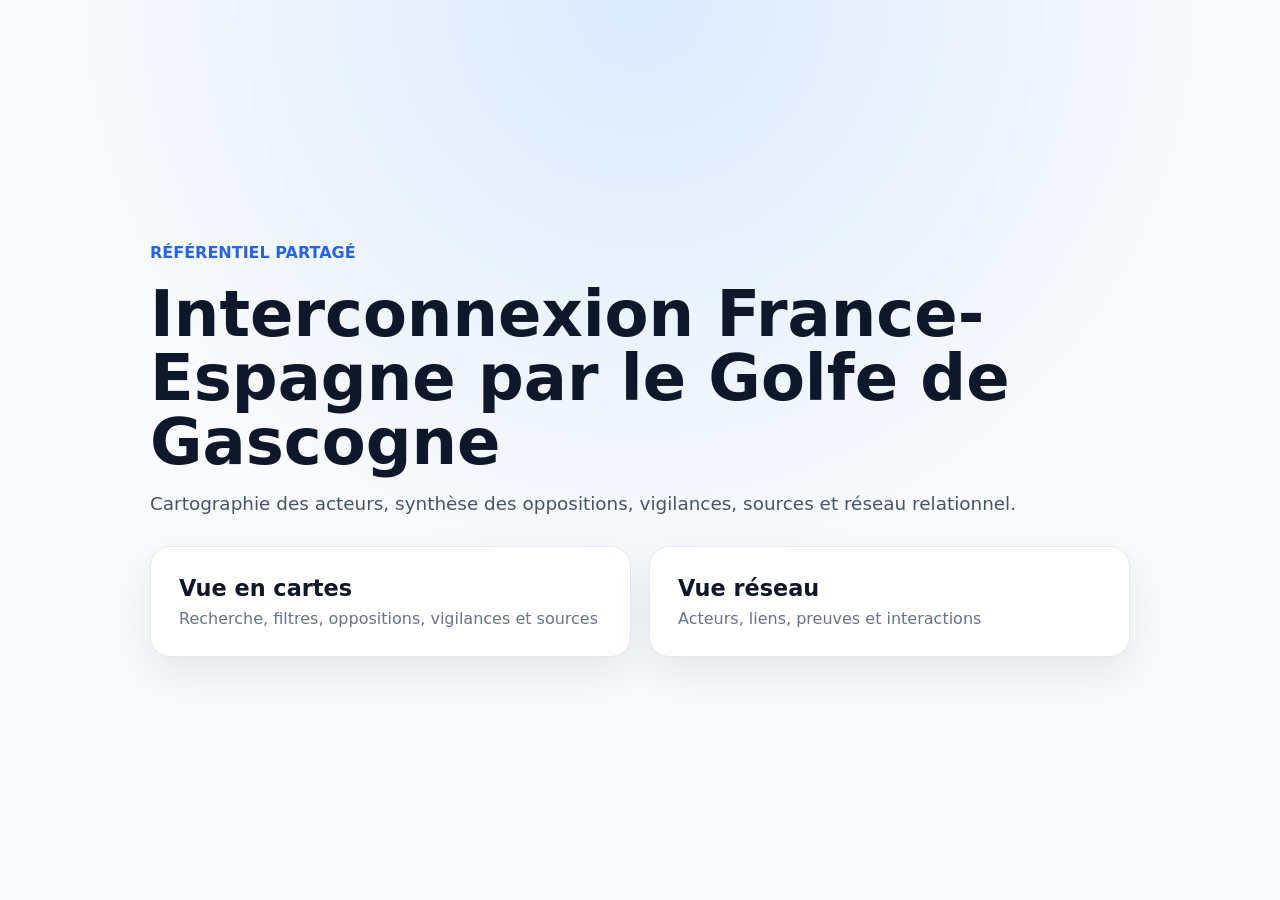
==== index.html @ e6bb5f2b "Add files via upload" ====
<!doctype html><html lang="fr"><head><meta charset="utf-8"><meta name="viewport" content="width=device-width,initial-scale=1"><title>Golfe de Gascogne</title><style>*{box-sizing:border-box}body{margin:0;font-family:Inter,system-ui;background:#f8fafc;color:#0f172a}.landing{min-height:100vh;display:grid;place-items:center;padding:32px;background:radial-gradient(circle at top,#dbeafe,#f8fafc 52%)}.hero{max-width:980px}.eyebrow{color:#2563eb;font-weight:800;text-transform:uppercase}.hero h1{font-size:clamp(2.2rem,5vw,4.6rem);line-height:1;margin:.3em 0}.hero p{font-size:1.15rem;color:#475569}.choices{display:grid;grid-template-columns:repeat(2,1fr);gap:18px;margin-top:32px}.choice{display:flex;flex-direction:column;gap:8px;text-decoration:none;color:inherit;background:white;padding:28px;border-radius:20px;border:1px solid #e2e8f0;box-shadow:0 16px 40px #0f172a14}.choice strong{font-size:1.4rem}.choice span{color:#64748b}@media(max-width:700px){.choices{grid-template-columns:1fr}}</style></head><body><main class="landing"><div class="hero"><span class="eyebrow">Référentiel partagé</span><h1>Interconnexion France-Espagne par le Golfe de Gascogne</h1><p>Cartographie des acteurs, synthèse des oppositions, vigilances, sources et réseau relationnel.</p><div class="choices"><a class="choice" href="apps/cards/"><strong>Vue en cartes</strong><span>Recherche, filtres, oppositions, vigilances et sources</span></a><a class="choice" href="apps/network/"><strong>Vue réseau</strong><span>Acteurs, liens, preuves et interactions</span></a></div></div></main></body></html>
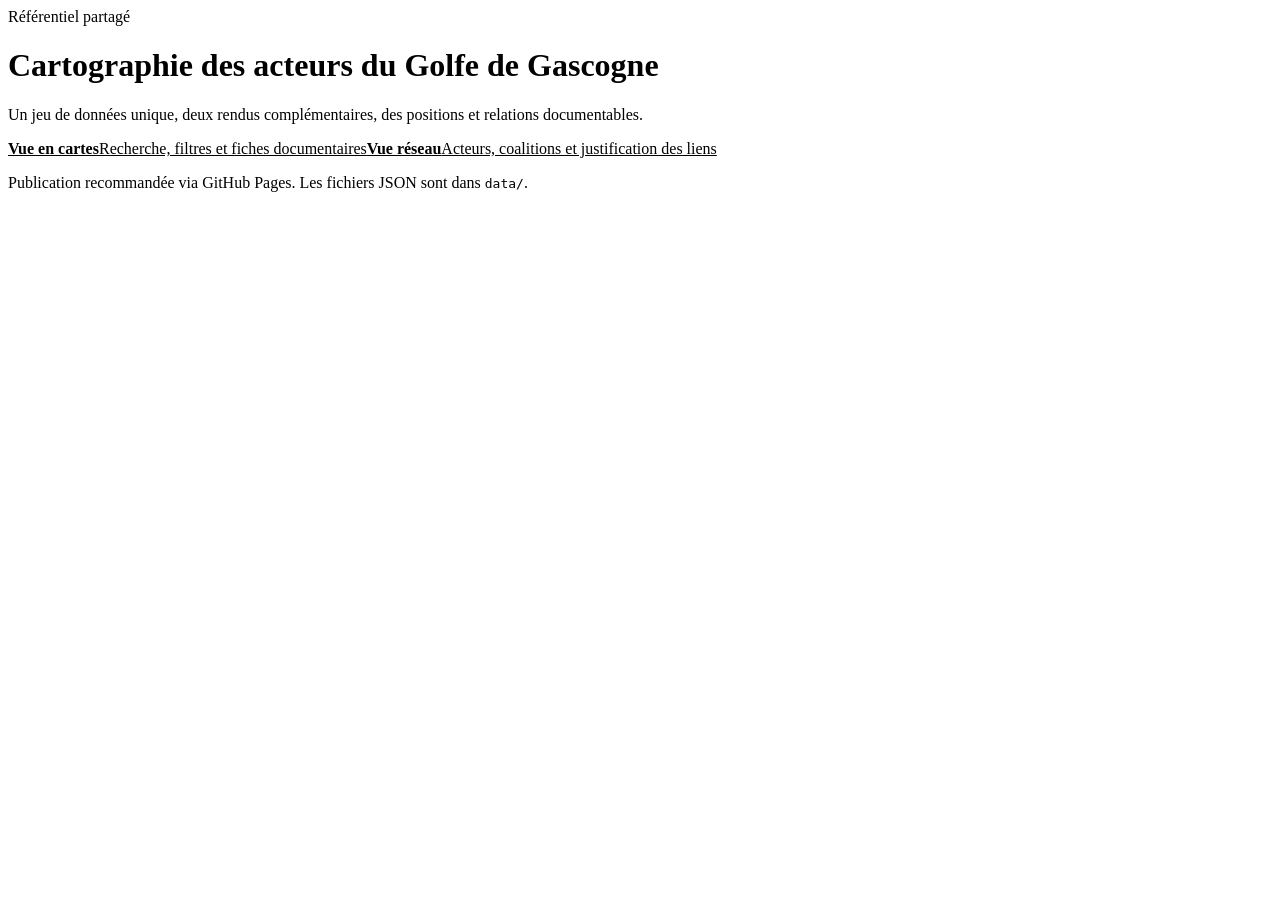
==== commit ab23e18f: "Update index.html" ====
--- a/index.html
+++ b/index.html
@@ -1 +1 @@
-<!doctype html><html lang="fr"><head><meta charset="utf-8"><meta name="viewport" content="width=device-width,initial-scale=1"><title>Golfe de Gascogne</title><style>*{box-sizing:border-box}body{margin:0;font-family:Inter,system-ui;background:#f8fafc;color:#0f172a}.landing{min-height:100vh;display:grid;place-items:center;padding:32px;background:radial-gradient(circle at top,#dbeafe,#f8fafc 52%)}.hero{max-width:980px}.eyebrow{color:#2563eb;font-weight:800;text-transform:uppercase}.hero h1{font-size:clamp(2.2rem,5vw,4.6rem);line-height:1;margin:.3em 0}.hero p{font-size:1.15rem;color:#475569}.choices{display:grid;grid-template-columns:repeat(2,1fr);gap:18px;margin-top:32px}.choice{display:flex;flex-direction:column;gap:8px;text-decoration:none;color:inherit;background:white;padding:28px;border-radius:20px;border:1px solid #e2e8f0;box-shadow:0 16px 40px #0f172a14}.choice strong{font-size:1.4rem}.choice span{color:#64748b}@media(max-width:700px){.choices{grid-template-columns:1fr}}</style></head><body><main class="landing"><div class="hero"><span class="eyebrow">Référentiel partagé</span><h1>Interconnexion France-Espagne par le Golfe de Gascogne</h1><p>Cartographie des acteurs, synthèse des oppositions, vigilances, sources et réseau relationnel.</p><div class="choices"><a class="choice" href="apps/cards/"><strong>Vue en cartes</strong><span>Recherche, filtres, oppositions, vigilances et sources</span></a><a class="choice" href="apps/network/"><strong>Vue réseau</strong><span>Acteurs, liens, preuves et interactions</span></a></div></div></main></body></html>+<!doctype html><html lang="fr"><head><meta charset="utf-8"><meta name="viewport" content="width=device-width,initial-scale=1"><title>Golfe de Gascogne</title><link rel="stylesheet" href="assets/css/common.css"></head><body><main class="landing"><div class="hero"><span class="eyebrow">Référentiel partagé</span><h1>Cartographie des acteurs du Golfe de Gascogne</h1><p>Un jeu de données unique, deux rendus complémentaires, des positions et relations documentables.</p><div class="choices"><a class="choice" href="apps/cards/"><strong>Vue en cartes</strong><span>Recherche, filtres et fiches documentaires</span></a><a class="choice" href="apps/network/"><strong>Vue réseau</strong><span>Acteurs, coalitions et justification des liens</span></a></div><p class="notice">Publication recommandée via GitHub Pages. Les fichiers JSON sont dans <code>data/</code>.</p></div></main></body></html>
--- a/assets/css/common.css
+++ b/assets/css/common.css
@@ -0,0 +1 @@
+*{box-sizing:border-box} button,input{font:inherit} a{color:inherit}
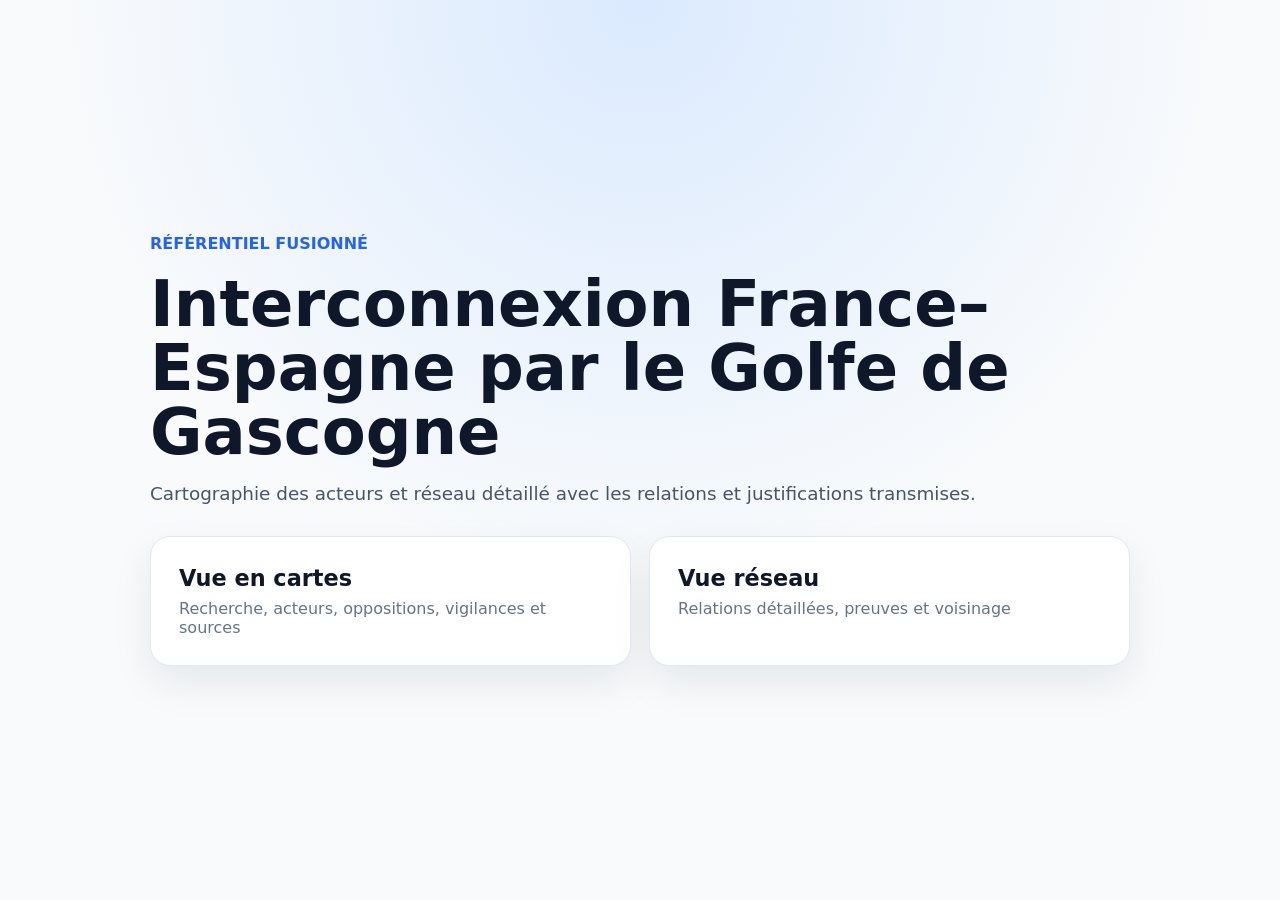
==== commit f77f4b28: "Add files via upload" ====
--- a/index.html
+++ b/index.html
@@ -1 +1 @@
-<!doctype html><html lang="fr"><head><meta charset="utf-8"><meta name="viewport" content="width=device-width,initial-scale=1"><title>Golfe de Gascogne</title><link rel="stylesheet" href="assets/css/common.css"></head><body><main class="landing"><div class="hero"><span class="eyebrow">Référentiel partagé</span><h1>Cartographie des acteurs du Golfe de Gascogne</h1><p>Un jeu de données unique, deux rendus complémentaires, des positions et relations documentables.</p><div class="choices"><a class="choice" href="apps/cards/"><strong>Vue en cartes</strong><span>Recherche, filtres et fiches documentaires</span></a><a class="choice" href="apps/network/"><strong>Vue réseau</strong><span>Acteurs, coalitions et justification des liens</span></a></div><p class="notice">Publication recommandée via GitHub Pages. Les fichiers JSON sont dans <code>data/</code>.</p></div></main></body></html>
+<!doctype html><html lang="fr"><head><meta charset="utf-8"><meta name="viewport" content="width=device-width,initial-scale=1"><title>Golfe de Gascogne</title><link rel="stylesheet" href="assets/css/common.css"><link rel="stylesheet" href="assets/css/landing.css"></head><body><main class="landing"><div class="hero"><span class="eyebrow">Référentiel fusionné</span><h1>Interconnexion France–Espagne par le Golfe de Gascogne</h1><p>Cartographie des acteurs et réseau détaillé avec les relations et justifications transmises.</p><div class="choices"><a class="choice" href="apps/cards/"><strong>Vue en cartes</strong><span>Recherche, acteurs, oppositions, vigilances et sources</span></a><a class="choice" href="apps/network/"><strong>Vue réseau</strong><span>Relations détaillées, preuves et voisinage</span></a></div></div></main></body></html>
--- a/assets/css/common.css
+++ b/assets/css/common.css
@@ -1 +1 @@
-*{box-sizing:border-box} button,input{font:inherit} a{color:inherit}
+*{box-sizing:border-box}body{margin:0;font-family:Inter,system-ui,sans-serif;color:#0f172a;background:#f8fafc}button,input{font:inherit}a{color:inherit}
--- a/assets/css/landing.css
+++ b/assets/css/landing.css
@@ -0,0 +1 @@
+.landing{min-height:100vh;display:grid;place-items:center;padding:32px;background:radial-gradient(circle at top,#dbeafe,#f8fafc 52%)}.hero{max-width:980px}.eyebrow{color:#2563eb;font-weight:800;text-transform:uppercase}.hero h1{font-size:clamp(2.2rem,5vw,4.6rem);line-height:1;margin:.3em 0}.hero p{font-size:1.15rem;color:#475569}.choices{display:grid;grid-template-columns:repeat(2,1fr);gap:18px;margin-top:32px}.choice{display:flex;flex-direction:column;gap:8px;text-decoration:none;background:white;padding:28px;border-radius:20px;border:1px solid #e2e8f0;box-shadow:0 16px 40px #0f172a14}.choice strong{font-size:1.4rem}.choice span{color:#64748b}@media(max-width:700px){.choices{grid-template-columns:1fr}}
